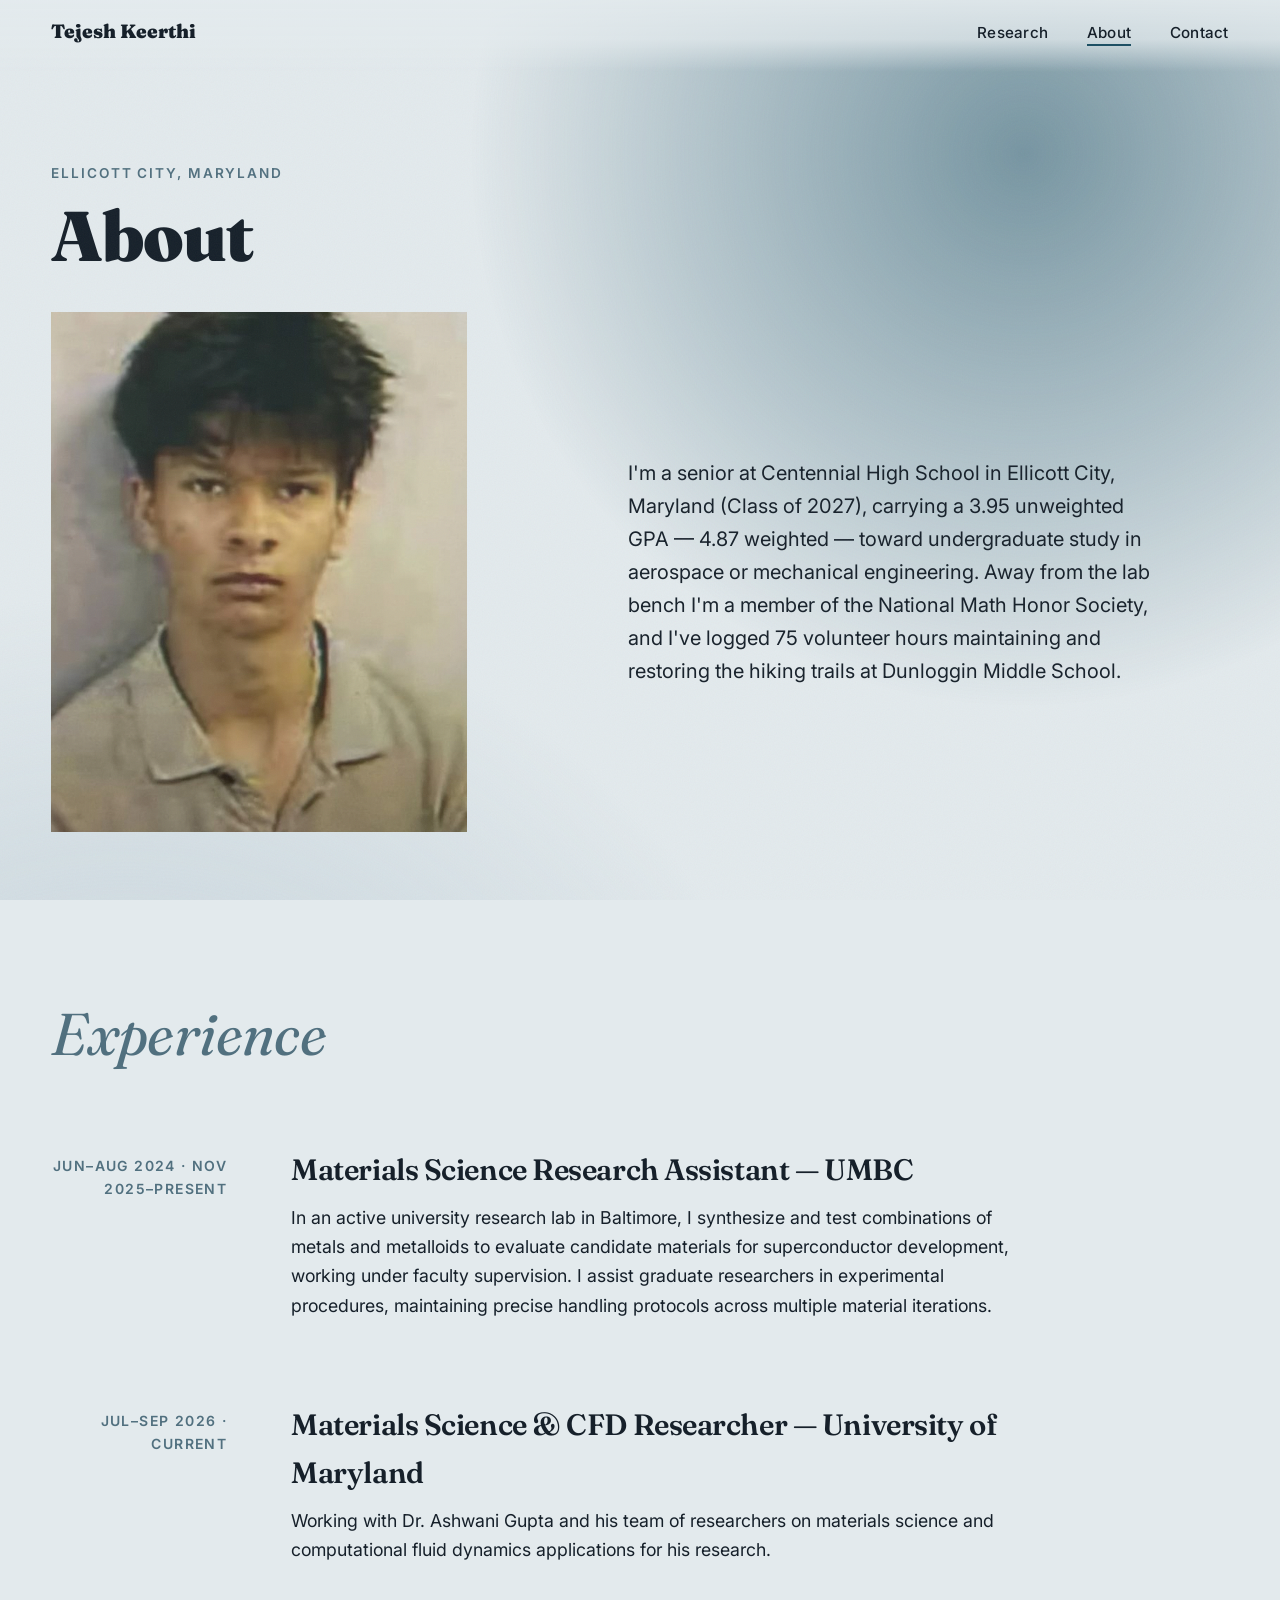
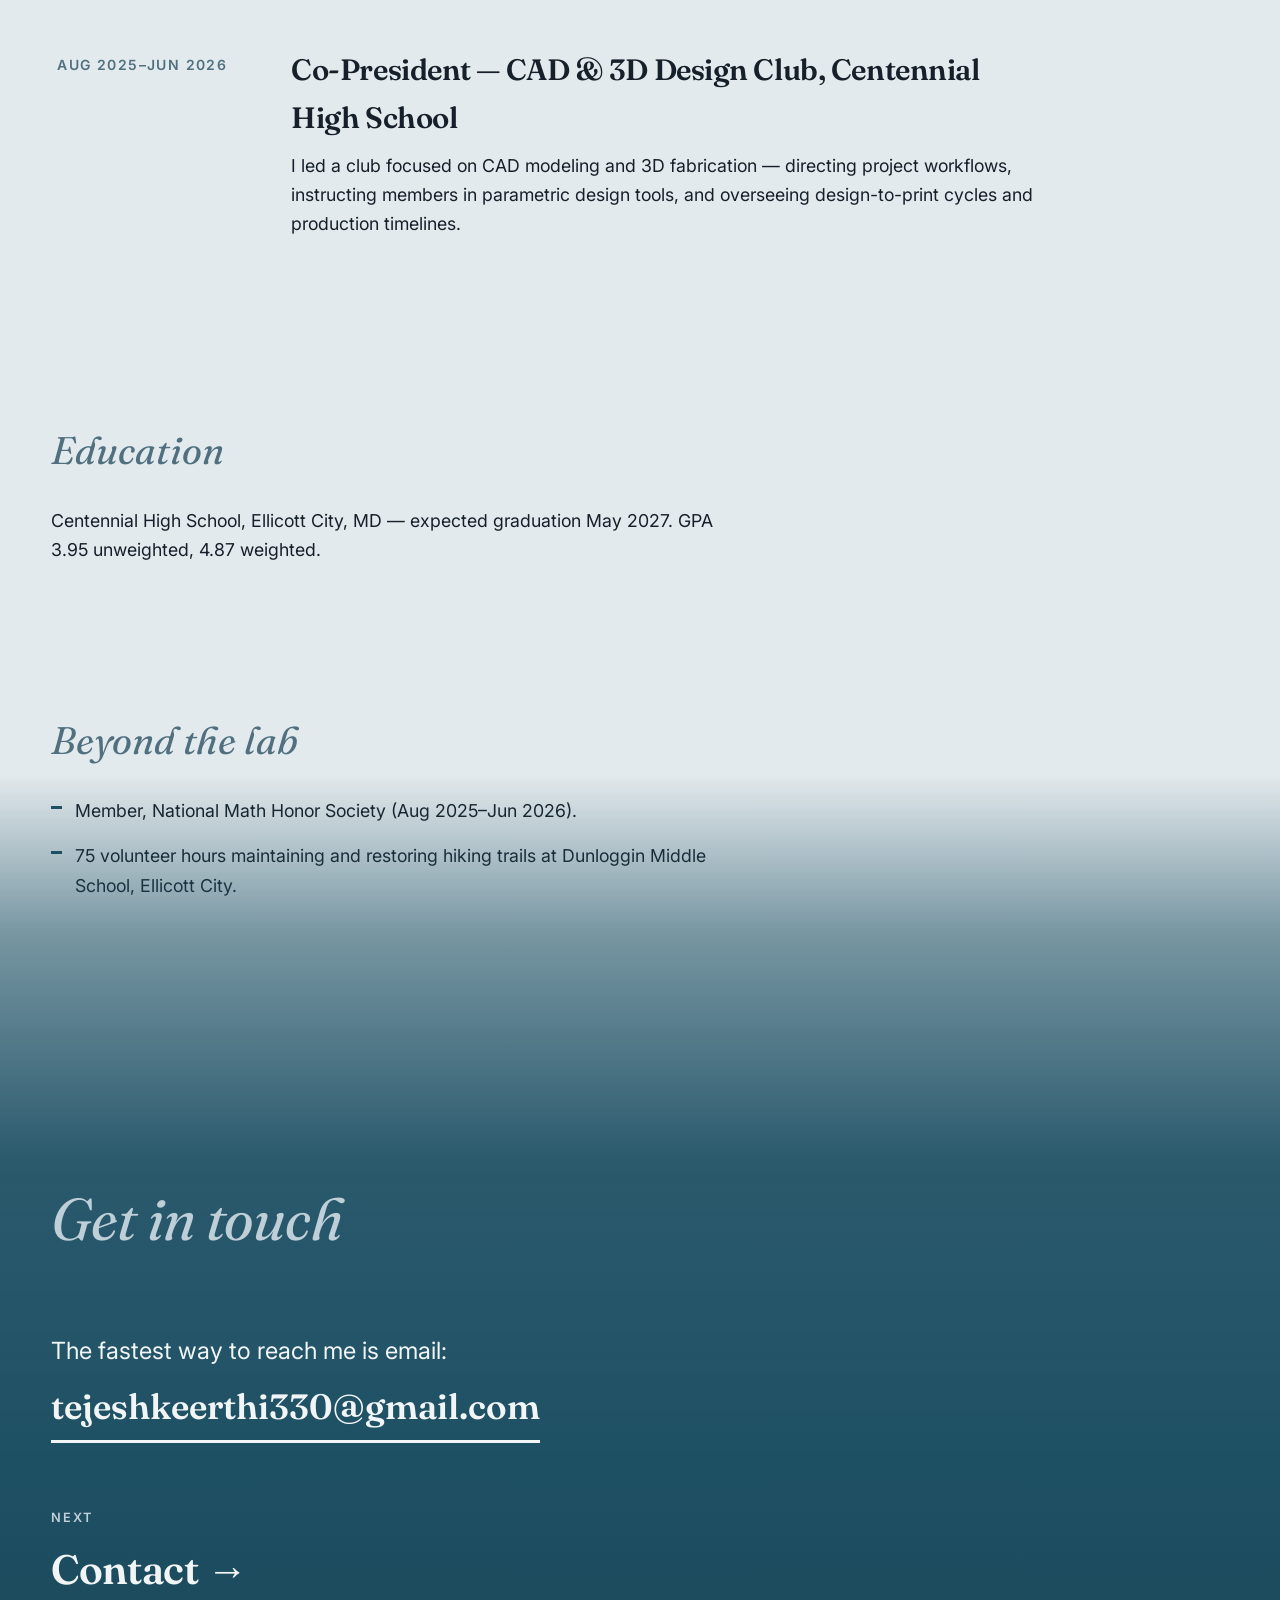
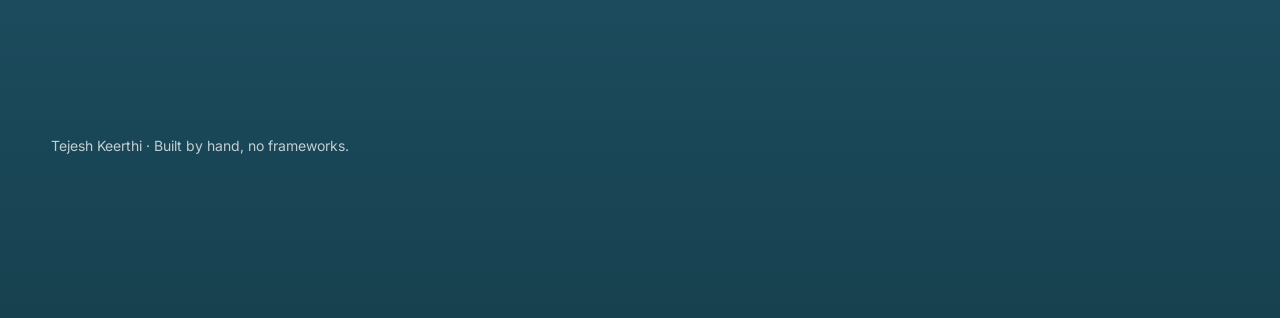
==== about.html @ ba6490f6 "Restructure into a six-page site with veil page transitions Home becomes a full-height cover: identi" ====
<!DOCTYPE html>
<html lang="en">
<head>
  <meta charset="UTF-8">
  <meta name="viewport" content="width=device-width, initial-scale=1.0">
  <script>if(!matchMedia("(prefers-reduced-motion: reduce)").matches)document.documentElement.dataset.js="1"</script>

  <title>About — Tejesh Keerthi</title>
  <meta name="description" content="Senior at Centennial High School in Ellicott City, Maryland (Class of 2027) — materials science research at UMBC and the University of Maryland, CAD & 3D Design Club co-president, headed for aerospace or mechanical engineering.">
  <meta property="og:title" content="About — Tejesh Keerthi">
  <meta property="og:description" content="Materials science research at UMBC and UMD, CAD & 3D Design Club co-president, Class of 2027.">
  <meta property="og:type" content="profile">
  <meta property="og:image" content="https://tejeshkeerthi330-web.github.io/portfolio/assets/img/og-card.jpg">
  <meta property="og:image:width" content="1200">
  <meta property="og:image:height" content="630">
  <meta name="twitter:card" content="summary_large_image">

  <link rel="icon" type="image/svg+xml" href="assets/favicon.svg">

  <link rel="preconnect" href="https://fonts.googleapis.com">
  <link rel="preconnect" href="https://fonts.gstatic.com" crossorigin>
  <link href="https://fonts.googleapis.com/css2?family=Fraunces:ital,opsz,wght@0,9..144,400;0,9..144,600;0,9..144,900;1,9..144,400&family=Inter:wght@400;500;600&display=swap" rel="stylesheet">
  <link rel="stylesheet" href="styles.css">
</head>
<body>

  <div class="veil" aria-hidden="true"></div>

  <a class="skip-link" href="#main">Skip to content</a>

  <div class="ambient" aria-hidden="true">
    <div class="pool pool-petrol" data-lean data-drift="-0.06"></div>
    <div class="pool pool-tide" data-drift="0.05"></div>
    <div class="pool pool-glacier" data-drift="-0.03"></div>
  </div>

  <header class="site-head">
    <nav class="site-nav" aria-label="Primary">
      <a class="brand" href="index.html">Tejesh Keerthi</a>
      <button class="nav-toggle" aria-expanded="false" aria-controls="nav-menu">Menu</button>
      <ul id="nav-menu" class="nav-menu">
        <li><a href="research.html">Research</a></li>
        <li><a href="about.html" aria-current="page">About</a></li>
        <li><a href="contact.html">Contact</a></li>
      </ul>
    </nav>
  </header>

  <main id="main">

    <section class="x-hero frame" aria-labelledby="page-title">
      <p class="x-kicker">Ellicott City, Maryland</p>
      <h1 id="page-title" class="x-title">
        <span class="mask"><span class="mask-inner">About</span></span>
      </h1>
      <div class="about-grid" style="margin-top: var(--space-5);">
        <div class="about-media unclip" data-reveal>
          <div class="unclip-inner">
            <img src="assets/img/headshot.jpg" data-parallax
                 alt="Headshot of Tejesh Keerthi" width="640" height="800">
          </div>
        </div>
        <div class="about-copy">
          <p class="x-lede">I'm a senior at Centennial High School in Ellicott
            City, Maryland (Class of 2027), carrying a 3.95 unweighted GPA —
            4.87 weighted — toward undergraduate study in aerospace or
            mechanical engineering. Away from the lab bench I'm a member of
            the National Math Honor Society, and I've logged 75 volunteer
            hours maintaining and restoring the hiking trails at Dunloggin
            Middle School.</p>
        </div>
      </div>
    </section>

    <!-- ============================================================
         EXPERIENCE
         ============================================================ -->
    <section class="experience frame" aria-labelledby="experience-heading">
      <h2 id="experience-heading" class="section-title" data-rise>Experience</h2>

      <ol class="xp-list">
        <li class="xp-entry">
          <p class="xp-dates">Jun–Aug 2024 · Nov 2025–present</p>
          <div class="xp-body">
            <h3 class="xp-role">Materials Science Research Assistant — UMBC</h3>
            <p>In an active university research lab in Baltimore, I synthesize and
              test combinations of metals and metalloids to evaluate candidate
              materials for superconductor development, working under faculty
              supervision. I assist graduate researchers in experimental
              procedures, maintaining precise handling protocols across multiple
              material iterations.</p>
          </div>
        </li>
        <li class="xp-entry">
          <p class="xp-dates">Jul–Sep 2026 · current</p>
          <div class="xp-body">
            <h3 class="xp-role">Materials Science &amp; CFD Researcher — University of Maryland</h3>
            <p>Working with Dr. Ashwani Gupta and his team of researchers on
              materials science and computational fluid dynamics applications
              for his research.</p>
          </div>
        </li>
        <li class="xp-entry">
          <p class="xp-dates">Aug 2025–Jun 2026</p>
          <div class="xp-body">
            <h3 class="xp-role">Co-President — CAD &amp; 3D Design Club, Centennial High School</h3>
            <p>I led a club focused on CAD modeling and 3D fabrication — directing
              project workflows, instructing members in parametric design tools,
              and overseeing design-to-print cycles and production timelines.</p>
          </div>
        </li>
      </ol>
    </section>

    <!-- ============================================================
         EDUCATION & BEYOND
         ============================================================ -->
    <section class="x-section frame" aria-labelledby="edu-heading">
      <h2 id="edu-heading" class="x-section-title" data-rise>Education</h2>
      <div class="x-prose">
        <p>Centennial High School, Ellicott City, MD — expected graduation
          May 2027. GPA 3.95 unweighted, 4.87 weighted.</p>
      </div>
    </section>

    <section class="x-section frame" aria-labelledby="beyond-heading">
      <h2 id="beyond-heading" class="x-section-title" data-rise>Beyond the lab</h2>
      <ul class="x-fact-list">
        <li>Member, National Math Honor Society (Aug 2025–Jun 2026).</li>
        <li>75 volunteer hours maintaining and restoring hiking trails at
          Dunloggin Middle School, Ellicott City.</li>
      </ul>
    </section>

    <!-- ============================================================
         DEEP CLOSE
         ============================================================ -->
    <div class="deep">
      <div class="deep-pool" aria-hidden="true"></div>
      <section class="contact frame" aria-label="Contact and next page">
        <h2 class="section-title" data-rise>Get in touch</h2>
        <p class="contact-line">The fastest way to reach me is email:<br>
          <a class="flow-link" href="mailto:tejeshkeerthi330@gmail.com">tejeshkeerthi330@gmail.com</a>
        </p>
        <p class="next-kicker">Next</p>
        <a class="next-link" href="contact.html">Contact <span class="arr">→</span></a>
      </section>
    </div>

  </main>

  <footer class="site-foot deep">
    <div class="frame">
      <p>Tejesh Keerthi · Built by hand, no frameworks.</p>
    </div>
  </footer>

  <script src="assets/lenis.min.js"></script>
  <script src="script.js"></script>
</body>
</html>
---- styles.css ----
/* ============================================================
   UNDERTOW — the site's visual system
   One continuous cool canvas. Color lives in large soft gradient
   pools that drift with scroll and lean toward the cursor; the
   page closes by sinking into a deep petrol field. Structure
   comes from oversized Fraunces numerals and editorial offsets —
   no cards, no bands, no boxes.

   The whole theme lives in these tokens.
   ============================================================ */

:root {
  /* Palette — cool, low saturation, petrol is the one sure color */
  --glacier: #F1F5F6;   /* light pool; text on deep petrol */
  --mist:    #E3EAED;   /* the continuous canvas */
  --tide:    #BFCFD8;   /* mid ambient pool */
  --petrol:  #1E5064;   /* accent: pools, numerals, underlines, the deep close */
  --slate:   #51707F;   /* support: kickers, dates, labels */
  --ink:     #16202A;   /* text — blue-cast near-black */

  /* Type */
  --font-display: "Fraunces", Georgia, serif;
  --font-body: "Inter", system-ui, sans-serif;

  /* Fluid ramp */
  --text-hero:    clamp(3.2rem, 10.5vw, 9rem);
  --text-section: clamp(2.1rem, 4.6vw, 3.8rem);
  --text-h3:      clamp(1.45rem, 2.3vw, 2.2rem);
  --text-body:    clamp(1rem, 0.2vw + 0.95rem, 1.125rem);
  --text-small:   0.875rem;

  /* Spacing scale */
  --space-1: 0.25rem;
  --space-2: 0.5rem;
  --space-3: 1rem;
  --space-4: 1.5rem;
  --space-5: 2.5rem;
  --space-6: 4rem;
  --space-7: 7rem;

  /* One easing family: slow settle, no overshoot */
  --ease: cubic-bezier(0.22, 1, 0.36, 1);
}

/* ------------------------------------------------------------
   Reset & base
   ------------------------------------------------------------ */

*,
*::before,
*::after {
  box-sizing: border-box;
  margin: 0;
}

html {
  overflow-x: clip;
}

@media (prefers-reduced-motion: no-preference) {
  html { scroll-behavior: smooth; }
}

/* Lenis drives the easing when active; CSS smoothing would fight it */
html[data-lenis] { scroll-behavior: auto; }

body {
  font-family: var(--font-body);
  font-size: var(--text-body);
  line-height: 1.65;
  color: var(--ink);
  background: var(--mist);
  overflow-x: clip;
}

img {
  max-width: 100%;
  height: auto;
  display: block;
}

a { color: inherit; }

.frame {
  max-width: 82rem;
  margin-inline: auto;
  padding-inline: clamp(1.25rem, 4vw, 4rem);
}

section {
  scroll-margin-top: 5.5rem;
}

:focus-visible {
  outline: 3px solid var(--petrol);
  outline-offset: 4px;
  border-radius: 2px;
}

.skip-link {
  position: fixed;
  left: var(--space-3);
  top: var(--space-2);
  padding: var(--space-2) var(--space-3);
  background: var(--ink);
  color: var(--glacier);
  text-decoration: none;
  transform: translateY(-300%);
  transition: transform 300ms var(--ease);
  z-index: 20;
}

.skip-link:focus {
  transform: translateY(0);
}

/* ------------------------------------------------------------
   Ambient field: pools + grain — the continuous canvas.
   Pools drift with scroll (JS transforms); at rest they hold
   their designed positions, so reduced-motion loses nothing.
   ------------------------------------------------------------ */

.ambient {
  position: fixed;
  inset: 0;
  z-index: -1;
  overflow: hidden;
}

.pool {
  position: absolute;
  border-radius: 50%;
  will-change: transform;
}

.pool-petrol {
  width: 90vmax; height: 90vmax;
  top: -30vmax; right: -25vmax;
  background: radial-gradient(circle,
    rgba(30, 80, 100, 0.55) 0%,
    rgba(30, 80, 100, 0.22) 42%,
    rgba(30, 80, 100, 0) 68%);
}

.pool-tide {
  width: 110vmax; height: 110vmax;
  top: 60vh; left: -45vmax;
  background: radial-gradient(circle,
    rgba(191, 207, 216, 0.9) 0%,
    rgba(191, 207, 216, 0.4) 45%,
    rgba(191, 207, 216, 0) 70%);
}

.pool-glacier {
  width: 100vmax; height: 100vmax;
  top: 140vh; right: -35vmax;
  background: radial-gradient(circle,
    rgba(241, 245, 246, 1) 0%,
    rgba(241, 245, 246, 0.5) 45%,
    rgba(241, 245, 246, 0) 70%);
}

.pool-tide-2 {
  width: 95vmax; height: 95vmax;
  top: 230vh; left: -30vmax;
  background: radial-gradient(circle,
    rgba(191, 207, 216, 0.8) 0%,
    rgba(191, 207, 216, 0.35) 45%,
    rgba(191, 207, 216, 0) 70%);
}

body::after {
  content: "";
  position: fixed;
  inset: 0;
  z-index: 3;
  pointer-events: none;
  opacity: 0.05;
  background-image: url("data:image/svg+xml,%3Csvg xmlns='http://www.w3.org/2000/svg' width='240' height='240'%3E%3Cfilter id='n'%3E%3CfeTurbulence type='fractalNoise' baseFrequency='0.85' numOctaves='2'/%3E%3C/filter%3E%3Crect width='100%25' height='100%25' filter='url(%23n)'/%3E%3C/svg%3E");
}

/* ------------------------------------------------------------
   The veil — a petrol wash that carries you between pages.
   Covers at first paint (JS on, motion allowed), lifts on
   arrival, returns on departure. JS off or reduced motion:
   it never appears at all.
   ------------------------------------------------------------ */

.veil {
  position: fixed;
  inset: -2vh 0;
  z-index: 40;
  background: linear-gradient(180deg, rgba(30, 80, 100, 0.98) 0%, #17414F 100%);
  transform: translateY(104%);
  pointer-events: none;
  will-change: transform;
}

html[data-js] .veil { transform: translateY(0); }

html[data-js] .veil.veil-out {
  transform: translateY(-104%);
  transition: transform 520ms var(--ease);
}

html[data-js] .veil.veil-in {
  transform: translateY(0);
  transition: transform 400ms var(--ease);
  pointer-events: auto;
}

@media (prefers-reduced-motion: reduce) {
  .veil { display: none; }
}

/* ------------------------------------------------------------
   Header — floats on the canvas, retreats as you read,
   returns the moment you scroll back up.
   ------------------------------------------------------------ */

.site-head {
  position: fixed;
  top: 0; left: 0; right: 0;
  z-index: 10;
  transition: transform 500ms var(--ease);
  background: linear-gradient(180deg,
    rgba(227, 234, 237, 0.92) 0%,
    rgba(227, 234, 237, 0.75) 55%,
    rgba(227, 234, 237, 0) 100%);
}

.site-head.is-hidden {
  transform: translateY(-110%);
}

.site-nav {
  max-width: 82rem;
  margin-inline: auto;
  padding: var(--space-3) clamp(1.25rem, 4vw, 4rem) var(--space-4);
  display: flex;
  align-items: baseline;
  justify-content: space-between;
  gap: var(--space-4);
  flex-wrap: wrap;
}

.brand {
  font-family: var(--font-display);
  font-weight: 900;
  font-size: 1.2rem;
  text-decoration: none;
}

.nav-menu {
  display: flex;
  gap: clamp(1.25rem, 3vw, 2.5rem);
  list-style: none;
  padding: 0;
}

.nav-menu a {
  text-decoration: none;
  font-weight: 500;
  font-size: 0.95rem;
  letter-spacing: 0.02em;
  position: relative;
  padding-bottom: 0.25em;
}

.nav-menu a::after {
  content: "";
  position: absolute;
  left: 0; bottom: 0;
  width: 100%;
  height: 2px;
  background: var(--petrol);
  transform: scaleX(0);
  transform-origin: left;
  transition: transform 500ms var(--ease);
}

.nav-menu a:hover::after,
.nav-menu a[aria-current]::after {
  transform: scaleX(1);
}

.nav-toggle {
  display: none;
  font: inherit;
  font-weight: 600;
  background: none;
  border: none;
  padding: var(--space-1) 0;
  color: var(--ink);
  cursor: pointer;
  text-decoration: underline;
  text-decoration-color: var(--petrol);
  text-underline-offset: 0.3em;
  text-decoration-thickness: 2px;
}

@media (max-width: 47.9rem) {
  .nav-toggle { display: inline-block; }

  .nav-menu {
    display: none;
    flex-basis: 100%;
    flex-direction: column;
    gap: var(--space-3);
    padding-block: var(--space-3) var(--space-4);
  }

  .nav-menu.is-open { display: flex; }

  .site-head:has(.nav-menu.is-open) {
    background: linear-gradient(180deg,
      rgba(227, 234, 237, 0.97) 0%,
      rgba(227, 234, 237, 0.97) 82%,
      rgba(227, 234, 237, 0) 100%);
  }
}

/* ------------------------------------------------------------
   Hero — identity at full scale, lede hanging right,
   the petrol pool leaning toward the cursor behind it.
   ------------------------------------------------------------ */

.hero {
  position: relative;
  min-height: 92vh;
  display: grid;
  align-content: center;
  padding-block: clamp(7rem, 16vh, 10rem) clamp(3rem, 8vh, 6rem);
  z-index: 1;
}

.hero-kicker {
  color: var(--slate);
  text-transform: uppercase;
  letter-spacing: 0.14em;
  font-size: 0.85rem;
  font-weight: 600;
  max-width: 44ch;
}

.hero-title {
  font-family: var(--font-display);
  font-weight: 900;
  font-size: var(--text-hero);
  line-height: 0.98;
  letter-spacing: -0.025em;
  margin-block: var(--space-4) var(--space-5);
  max-width: 12ch;
}

.hero-lede {
  font-size: clamp(1.1rem, 0.5vw + 1rem, 1.35rem);
  line-height: 1.6;
  max-width: 46ch;
  margin-left: auto;
  margin-right: clamp(0rem, 8vw, 9rem);
}

.hero-actions {
  display: flex;
  gap: clamp(1.5rem, 4vw, 3rem);
  margin-top: var(--space-6);
  margin-left: auto;
  margin-right: clamp(0rem, 8vw, 9rem);
}

/* Weighted links — the site's only "button" */
.flow-link {
  font-family: var(--font-display);
  font-weight: 600;
  font-size: 1.25rem;
  text-decoration: none;
  position: relative;
  padding-bottom: 0.2em;
  transition: transform 500ms var(--ease);
  display: inline-block;
}

.flow-link::after {
  content: "";
  position: absolute;
  left: 0; bottom: 0;
  width: 100%;
  height: 3px;
  background: var(--petrol);
  transform-origin: left;
  transition: transform 500ms var(--ease);
}

.flow-link:hover { transform: translateY(-3px); }
.flow-link:hover::after { transform: scaleY(2.2); }

.deep .flow-link::after { background: var(--glacier); }

/* Cover hero (home) — full height, name at maximum scale */

.cover-hero {
  min-height: 100vh;
  padding-top: clamp(7rem, 14vh, 9rem);
}

.cover-hero .hero-title {
  font-size: clamp(3.4rem, 12vw, 10.5rem);
}

.hero-cue {
  position: absolute;
  bottom: 2.25rem;
  left: 50%;
  transform: translateX(-50%);
  font-size: 0.78rem;
  font-weight: 600;
  text-transform: uppercase;
  letter-spacing: 0.16em;
  color: var(--slate);
  text-align: center;
}

.hero-cue::after {
  content: "↓";
  display: block;
  font-size: 1.1rem;
  margin-top: 0.3rem;
}

@media (prefers-reduced-motion: no-preference) {
  .hero-cue::after { animation: bob 2.8s var(--ease) infinite; }
}

@keyframes bob {
  0%, 100% { transform: translateY(0); }
  50% { transform: translateY(7px); }
}

/* Research index (home) — the two studies as an editorial index */

.index-list {
  display: grid;
  gap: clamp(3.5rem, 9vh, 6rem);
  max-width: 72rem;
}

.index-row {
  display: grid;
  grid-template-columns: auto 1fr auto;
  align-items: baseline;
  column-gap: clamp(1.25rem, 3.5vw, 3.5rem);
  text-decoration: none;
  transition: transform 500ms var(--ease);
}

.index-row:hover { transform: translateY(-4px); }

.index-num {
  font-family: var(--font-display);
  font-weight: 900;
  font-size: clamp(3.2rem, 7vw, 6.5rem);
  line-height: 0.9;
  letter-spacing: -0.03em;
  color: var(--petrol);
}

.index-title {
  display: inline-block;
  font-family: var(--font-display);
  font-weight: 600;
  font-size: clamp(1.5rem, 3vw, 2.5rem);
  line-height: 1.12;
  letter-spacing: -0.015em;
  color: var(--ink);
  position: relative;
  padding-bottom: 0.12em;
}

.index-title::after {
  content: "";
  position: absolute;
  left: 0; bottom: 0;
  width: 100%;
  height: 3px;
  background: var(--petrol);
  transform: scaleX(0);
  transform-origin: left;
  transition: transform 500ms var(--ease);
}

.index-row:hover .index-title::after,
.index-row:focus-visible .index-title::after { transform: scaleX(1); }

.index-sub {
  display: block;
  color: var(--slate);
  margin-top: var(--space-2);
  max-width: 56ch;
}

.index-stat { text-align: right; white-space: nowrap; }

.index-stat-num {
  display: block;
  font-family: var(--font-display);
  font-style: italic;
  font-weight: 600;
  font-size: clamp(1.5rem, 2.8vw, 2.5rem);
  color: var(--petrol);
  line-height: 1;
}

.index-stat-label {
  display: block;
  font-size: 0.78rem;
  font-weight: 600;
  text-transform: uppercase;
  letter-spacing: 0.1em;
  color: var(--slate);
  margin-top: var(--space-1);
}

@media (max-width: 47.9rem) {
  .index-row { grid-template-columns: auto 1fr; row-gap: var(--space-3); }
  .index-stat { grid-column: 2; text-align: left; }
}

/* Next-page ribbon (inside every deep close) */

.next-kicker {
  font-size: 0.8rem;
  font-weight: 600;
  text-transform: uppercase;
  letter-spacing: 0.14em;
  color: var(--tide);
  margin-top: var(--space-6);
}

.next-link {
  display: inline-block;
  margin-top: var(--space-2);
  font-family: var(--font-display);
  font-weight: 600;
  font-size: clamp(1.5rem, 3.2vw, 2.6rem);
  letter-spacing: -0.01em;
  color: var(--glacier);
  text-decoration: none;
}

.next-link .arr {
  display: inline-block;
  transition: transform 500ms var(--ease);
}

.next-link:hover .arr { transform: translateX(10px); }

/* Deep page (contact) — the whole page sinks */

.page-deep {
  background: linear-gradient(180deg, #1E5064 0%, #17414F 70%, #132F39 100%);
  color: var(--glacier);
}

.page-deep .site-head {
  background: linear-gradient(180deg,
    rgba(23, 65, 79, 0.9) 0%,
    rgba(23, 65, 79, 0.65) 55%,
    rgba(23, 65, 79, 0) 100%);
}

.page-deep .brand,
.page-deep .nav-menu a,
.page-deep .nav-toggle { color: var(--glacier); }

.page-deep .nav-menu a::after { background: var(--glacier); }

.page-deep .nav-toggle { text-decoration-color: var(--glacier); }

.page-deep :focus-visible { outline-color: var(--glacier); }

@media (max-width: 47.9rem) {
  .page-deep .site-head:has(.nav-menu.is-open) {
    background: linear-gradient(180deg,
      rgba(23, 65, 79, 0.97) 0%,
      rgba(23, 65, 79, 0.97) 82%,
      rgba(23, 65, 79, 0) 100%);
  }
}

.pool-abyss-a {
  width: 100vmax; height: 100vmax;
  top: -35vmax; right: -30vmax;
  background: radial-gradient(circle,
    rgba(241, 245, 246, 0.16) 0%,
    rgba(241, 245, 246, 0.06) 45%,
    rgba(241, 245, 246, 0) 70%);
}

.pool-abyss-b {
  width: 110vmax; height: 110vmax;
  bottom: -60vmax; left: -40vmax;
  background: radial-gradient(circle,
    rgba(191, 207, 216, 0.14) 0%,
    rgba(191, 207, 216, 0.05) 45%,
    rgba(191, 207, 216, 0) 70%);
}

.contact-hero {
  position: relative;
  min-height: 82vh;
  display: grid;
  align-content: center;
  padding-block: clamp(8rem, 18vh, 11rem) clamp(3rem, 8vh, 5rem);
}

.contact-hero .section-title { color: var(--tide); }

.flow-link.contact-mail {
  font-size: clamp(1.5rem, 4.6vw, 4.2rem);
  overflow-wrap: anywhere;
}

.page-deep .contact-loc { color: var(--tide); }

.contact-note {
  color: rgba(241, 245, 246, 0.85);
  max-width: 46ch;
  margin-top: var(--space-4);
}

/* Masked line reveal — hero only, ≤600ms, once */
.mask { display: block; overflow: hidden; }

.mask > .mask-inner {
  display: block;
  transform: translateY(115%);
  transition: transform 600ms var(--ease);
}

.ready .mask > .mask-inner { transform: translateY(0); }

/* ------------------------------------------------------------
   Section titles — italic serif, announced by scale not bands
   ------------------------------------------------------------ */

.section-title {
  font-family: var(--font-display);
  font-weight: 400;
  font-style: italic;
  font-size: var(--text-section);
  letter-spacing: -0.01em;
  line-height: 1.05;
  color: var(--slate);
  margin-bottom: clamp(3rem, 9vh, 6rem);
}

.deep .section-title { color: var(--tide); }

/* Gentle rise on section titles only — not on everything */
[data-rise] {
  transform: translateY(26px);
  opacity: 0;
  transition: transform 600ms var(--ease), opacity 600ms var(--ease);
}

[data-rise].in {
  transform: translateY(0);
  opacity: 1;
}

/* ------------------------------------------------------------
   Work — editorial spreads; numerals cross the seams
   ------------------------------------------------------------ */

.work {
  position: relative;
  padding-block: clamp(4rem, 12vh, 9rem) clamp(5rem, 14vh, 10rem);
  z-index: 1;
}

.spread {
  position: relative;
  display: grid;
  grid-template-columns: repeat(12, 1fr);
  align-items: center;
  row-gap: var(--space-5);
}

.spread + .spread { margin-top: clamp(6rem, 18vh, 12rem); }

.spread-num {
  position: absolute;
  z-index: 0;
  font-family: var(--font-display);
  font-weight: 900;
  font-size: clamp(9rem, 24vw, 22rem);
  line-height: 0.75;
  color: var(--petrol);
  letter-spacing: -0.04em;
  user-select: none;
  will-change: transform;
}

.spread-a .spread-num { top: -0.45em; left: -0.06em; }
.spread-b .spread-num { bottom: -0.35em; right: -0.04em; }

.spread-media {
  position: relative;
  z-index: 1;
  grid-column: 1 / 8;
}

.spread-b .spread-media { grid-column: 6 / 13; }

/* Transform-only unclip: wrapper and inner counter-translate */
.unclip { overflow: hidden; }

.unclip-inner {
  transform: translateY(14%) scale(1.05);
  transition: transform 600ms var(--ease);
  transform-origin: center bottom;
  will-change: transform;
}

.unclip.in .unclip-inner { transform: translateY(0) scale(1); }

.spread-media:hover .unclip-inner {
  transform: scale(1.025) rotate(-0.4deg);
  transition-duration: 700ms;
}

/* Inner parallax target: media glides slower than its frame.
   The independent scale property gives it headroom inside the
   clipped frame without fighting the JS translate. */
[data-parallax] { will-change: transform; }

@media (prefers-reduced-motion: no-preference) {
  .unclip [data-parallax] { scale: 1.08; }
}

.spread-body {
  position: relative;
  z-index: 2;
  grid-column: 7 / 13;
  margin-left: -4rem;
  padding: clamp(1rem, 2vw, 2rem) 0 clamp(1rem, 2vw, 2rem) clamp(1.5rem, 3vw, 3rem);
  background: linear-gradient(90deg,
    rgba(241, 245, 246, 0) 0%,
    rgba(241, 245, 246, 0.92) 14%,
    rgba(241, 245, 246, 0.92) 100%);
}

.spread-b .spread-body {
  grid-column: 1 / 7;
  margin-left: 0;
  margin-right: -4rem;
  padding: clamp(1rem, 2vw, 2rem) clamp(1.5rem, 3vw, 3rem) clamp(1rem, 2vw, 2rem) 0;
  background: linear-gradient(270deg,
    rgba(241, 245, 246, 0) 0%,
    rgba(241, 245, 246, 0.92) 14%,
    rgba(241, 245, 246, 0.92) 100%);
}

.spread-title {
  font-family: var(--font-display);
  font-weight: 600;
  font-size: var(--text-h3);
  letter-spacing: -0.015em;
  margin-bottom: var(--space-2);
}

.spread-links {
  margin-top: var(--space-3);
  font-size: var(--text-small);
  color: var(--slate);
}

/* Inline text links (paper PDFs) — weighted underline, no box */
.text-link {
  color: var(--ink);
  font-weight: 600;
  text-decoration: underline;
  text-decoration-color: var(--petrol);
  text-decoration-thickness: 2px;
  text-underline-offset: 0.25em;
  transition: color 400ms var(--ease), text-decoration-thickness 400ms var(--ease);
}

.text-link:hover {
  color: var(--petrol);
  text-decoration-thickness: 4px;
}

/* ------------------------------------------------------------
   Experience — quiet two-column ledger, no timeline bar
   ------------------------------------------------------------ */

.experience {
  position: relative;
  padding-block: clamp(4rem, 12vh, 8rem);
  z-index: 1;
}

.xp-list {
  list-style: none;
  padding: 0;
  display: grid;
  gap: clamp(3.5rem, 9vh, 6rem);
  max-width: 62rem;
}

.xp-entry {
  display: grid;
  grid-template-columns: 1fr;
  gap: var(--space-2) var(--space-6);
}

@media (min-width: 48rem) {
  .xp-entry {
    grid-template-columns: 11rem 1fr;
  }

  .xp-dates { text-align: right; padding-top: 0.55em; }
}

.xp-dates {
  font-size: var(--text-small);
  font-weight: 600;
  text-transform: uppercase;
  letter-spacing: 0.1em;
  color: var(--slate);
  align-self: start;
  justify-self: start;
}

@media (min-width: 48rem) {
  .xp-dates { justify-self: end; }
}

.xp-role {
  font-family: var(--font-display);
  font-weight: 600;
  font-size: var(--text-h3);
  letter-spacing: -0.015em;
  margin-bottom: var(--space-2);
}

.xp-body { grid-column: 2; }

@media (max-width: 47.9rem) {
  .xp-body { grid-column: 1; }
}

/* ------------------------------------------------------------
   About — portrait plate and offset bio on the tide pool
   ------------------------------------------------------------ */

.about {
  position: relative;
  padding-block: clamp(4rem, 12vh, 8rem) clamp(6rem, 16vh, 12rem);
  z-index: 1;
}

.about-grid {
  display: grid;
  gap: var(--space-5);
}

@media (min-width: 48rem) {
  .about-grid {
    grid-template-columns: 5fr 6fr;
    align-items: center;
    column-gap: clamp(2rem, 6vw, 6rem);
  }

  .about-copy { padding-right: clamp(0rem, 6vw, 6rem); }
}

.about-media { max-width: 26rem; }

/* ------------------------------------------------------------
   The deep close — contact + footer sink into the petrol field.
   The one place the accent is a full surface; the seam above it
   is a long soft fade, never an edge.
   ------------------------------------------------------------ */

.deep {
  position: relative;
  color: var(--glacier);
  z-index: 1;
}

.deep-pool {
  position: absolute;
  z-index: -1;
  left: 50%;
  transform: translateX(-50%);
  width: max(100vw, 100%);
  top: -22vh;
  bottom: -14rem;             /* runs on beneath the footer */
  background: linear-gradient(180deg,
    rgba(30, 80, 100, 0) 0%,
    rgba(30, 80, 100, 0.55) 14%,
    rgba(30, 80, 100, 0.94) 34%,
    #1E5064 60%,
    #17414F 100%);
  pointer-events: none;
}

.contact {
  padding-block: clamp(10rem, 24vh, 16rem) clamp(4rem, 10vh, 7rem);
}

.contact-line {
  font-size: clamp(1.15rem, 0.6vw + 1rem, 1.5rem);
  margin-bottom: var(--space-4);
  max-width: 60ch;
}

.contact-line .flow-link {
  font-size: clamp(1.35rem, 2vw + 0.75rem, 2.2rem);
  margin-top: var(--space-2);
}

.contact-loc {
  color: var(--tide);
  margin-bottom: var(--space-4);
}

.site-foot {
  padding-block: var(--space-5) var(--space-6);
  font-size: var(--text-small);
  color: rgba(241, 245, 246, 0.78);
}

/* ------------------------------------------------------------
   Paper explorers — interactive study pages.
   Same grammar: no cards, no bands; the lab sits on a soft
   glacier pool and the marks use petrol + one muted step.
   ------------------------------------------------------------ */

.x-hero {
  position: relative;
  padding-block: clamp(8rem, 18vh, 11rem) clamp(3rem, 7vh, 5rem);
  z-index: 1;
}

.x-num {
  position: absolute;
  top: 0.35em;
  right: -0.04em;
  z-index: 0;
  font-family: var(--font-display);
  font-weight: 900;
  font-size: clamp(8rem, 18vw, 16rem);
  line-height: 0.8;
  letter-spacing: -0.04em;
  color: var(--petrol);
  opacity: 0.16;
  user-select: none;
  will-change: transform;
}

.x-kicker {
  color: var(--slate);
  text-transform: uppercase;
  letter-spacing: 0.14em;
  font-size: 0.85rem;
  font-weight: 600;
}

.x-title {
  position: relative;
  z-index: 1;
  font-family: var(--font-display);
  font-weight: 900;
  font-size: clamp(2.2rem, 5.5vw, 4.75rem);
  line-height: 1.02;
  letter-spacing: -0.02em;
  margin-block: var(--space-3) var(--space-4);
  max-width: 22ch;
}

.x-lede {
  font-size: clamp(1.05rem, 0.4vw + 1rem, 1.25rem);
  max-width: 58ch;
}

.x-links {
  display: flex;
  gap: var(--space-4);
  flex-wrap: wrap;
  margin-top: var(--space-4);
  font-size: var(--text-small);
  color: var(--slate);
  align-items: baseline;
}

/* The lab — interactive region on a soft pool */

.lab {
  position: relative;
  padding-block: clamp(3rem, 8vh, 6rem);
  z-index: 1;
}

.lab::before {
  content: "";
  position: absolute;
  inset: -8rem -30vw;
  z-index: -1;
  background: radial-gradient(ellipse 70% 55% at 50% 42%,
    rgba(241, 245, 246, 0.95) 0%,
    rgba(241, 245, 246, 0.45) 55%,
    rgba(241, 245, 246, 0) 78%);
  pointer-events: none;
}

.lab-hint {
  color: var(--slate);
  max-width: 60ch;
  margin-bottom: var(--space-5);
}

/* Selector chips (radiogroup) */

.chip-row {
  display: flex;
  flex-wrap: wrap;
  gap: var(--space-2) var(--space-4);
  margin-bottom: var(--space-5);
}

.chip {
  font: inherit;
  font-weight: 600;
  font-size: 0.95rem;
  color: var(--slate);
  background: none;
  border: none;
  border-bottom: 3px solid transparent;
  padding: var(--space-1) 0 0.4em;
  cursor: pointer;
  transition: color 400ms var(--ease), border-color 400ms var(--ease),
    transform 400ms var(--ease);
}

.chip small {
  display: block;
  font-weight: 400;
  font-size: 0.72rem;
  letter-spacing: 0.04em;
}

.chip:hover { transform: translateY(-2px); color: var(--ink); }

.chip[aria-checked="true"] {
  color: var(--ink);
  border-bottom-color: var(--petrol);
}

/* Viz frame + readouts */

.viz { margin-bottom: var(--space-5); }

.viz svg {
  display: block;
  width: 100%;
  height: auto;
}

.stream {
  fill: none;
  stroke: var(--petrol);
  stroke-width: 2;
  stroke-linecap: round;
  opacity: 0.75;
  stroke-dasharray: 10 14;
}

@media (prefers-reduced-motion: no-preference) {
  .stream { animation: flow 1.4s linear infinite; }
}

@keyframes flow {
  to { stroke-dashoffset: -24; }
}

.viz-label {
  font-family: var(--font-body);
  font-size: 12px;
  letter-spacing: 0.08em;
  text-transform: uppercase;
  fill: var(--slate);
}

.viz-note {
  font-size: var(--text-small);
  color: var(--slate);
  margin-top: var(--space-2);
}

.readouts {
  display: grid;
  grid-template-columns: repeat(4, minmax(0, 1fr));
  gap: var(--space-4) var(--space-5);
  margin-bottom: var(--space-4);
  max-width: 56rem;
}

.readout-label {
  font-size: 0.78rem;
  font-weight: 600;
  text-transform: uppercase;
  letter-spacing: 0.1em;
  color: var(--slate);
}

.readout-value {
  font-family: var(--font-display);
  font-weight: 600;
  font-size: clamp(1.7rem, 3vw, 2.6rem);
  line-height: 1.1;
  letter-spacing: -0.01em;
  color: var(--ink);
  font-variant-numeric: tabular-nums;
}

.readout-sub {
  font-size: var(--text-small);
  color: var(--slate);
}

.obs {
  font-family: var(--font-display);
  font-style: italic;
  font-size: clamp(1.1rem, 1.4vw, 1.35rem);
  color: var(--ink);
  max-width: 52ch;
  margin-bottom: var(--space-5);
}

.obs::before { content: "— "; color: var(--petrol); }

/* Chart shared */

.chart-title {
  font-weight: 600;
  margin-bottom: var(--space-3);
}

.chart svg { display: block; width: 100%; height: auto; }

.grid-line { stroke: rgba(81, 112, 127, 0.18); stroke-width: 1; }

.tick-label {
  font-family: var(--font-body);
  font-size: 11.5px;
  fill: var(--slate);
}

.bar-label { font-family: var(--font-body); font-size: 12.5px; fill: var(--slate); }

.bar-row { cursor: pointer; }

.bar-row:hover .bar-label { fill: var(--ink); }

.bar-row[data-active] .bar-label { fill: var(--ink); font-weight: 600; }

.bar-val {
  font-family: var(--font-body);
  font-size: 12px;
  font-weight: 600;
  fill: var(--ink);
  opacity: 0;
  transition: opacity 300ms var(--ease);
}

.bar-row:hover .bar-val,
.bar-row[data-active] .bar-val,
.bar-val[data-always] { opacity: 1; }

/* Story chart (bitcoin) */

.station-dot { cursor: pointer; }

@media (prefers-reduced-motion: no-preference) {
  .station-pulse { animation: pulse 2.6s var(--ease) infinite; transform-origin: center; transform-box: fill-box; }
}

@keyframes pulse {
  0%, 100% { transform: scale(1); opacity: 0.5; }
  50% { transform: scale(1.7); opacity: 0; }
}

.chapter {
  max-width: 56rem;
  min-height: 14rem;
  margin-top: var(--space-5);
}

.chapter-kicker {
  font-size: 0.85rem;
  font-weight: 600;
  text-transform: uppercase;
  letter-spacing: 0.12em;
  color: var(--slate);
}

.chapter-price {
  font-family: var(--font-display);
  font-weight: 900;
  font-size: clamp(2.6rem, 6vw, 4.5rem);
  line-height: 1;
  letter-spacing: -0.02em;
  margin-block: var(--space-2) var(--space-2);
  font-variant-numeric: tabular-nums;
}

.chapter-act {
  color: var(--slate);
  font-size: var(--text-small);
  margin-bottom: var(--space-3);
}

.chapter-body { max-width: 54ch; }

.chapter-swap {
  transition: opacity 300ms var(--ease), transform 300ms var(--ease);
}

.chapter-swap.is-out {
  opacity: 0;
  transform: translateY(10px);
}

.step-nav {
  display: flex;
  gap: var(--space-4);
  margin-top: var(--space-4);
}

button.flow-link {
  background: none;
  border: none;
  cursor: pointer;
  color: var(--ink);
  padding-top: 0;
  padding-inline: 0;
}

button.flow-link:disabled {
  opacity: 0.35;
  cursor: default;
  transform: none;
}

/* Data table (details) */

.data-details { margin-top: var(--space-5); max-width: 100%; }

.data-details summary {
  cursor: pointer;
  font-weight: 600;
  color: var(--ink);
  text-decoration: underline;
  text-decoration-color: var(--petrol);
  text-decoration-thickness: 2px;
  text-underline-offset: 0.25em;
  width: fit-content;
}

.data-details summary:hover { color: var(--petrol); }

.table-scroll { overflow-x: auto; margin-top: var(--space-4); }

.data-table {
  border-collapse: collapse;
  font-size: var(--text-small);
  min-width: 44rem;
}

.data-table th {
  text-align: left;
  font-size: 0.75rem;
  text-transform: uppercase;
  letter-spacing: 0.08em;
  color: var(--slate);
  font-weight: 600;
  padding: var(--space-2) var(--space-4) var(--space-2) 0;
  border-bottom: 2px solid rgba(81, 112, 127, 0.35);
}

.data-table td {
  padding: var(--space-2) var(--space-4) var(--space-2) 0;
  border-bottom: 1px solid rgba(81, 112, 127, 0.22);
  vertical-align: top;
}

.data-table .row-note td {
  color: var(--slate);
  font-style: italic;
}

/* Explorer prose sections */

.x-section {
  position: relative;
  padding-block: clamp(3rem, 8vh, 5.5rem);
  z-index: 1;
}

.x-section-title {
  font-family: var(--font-display);
  font-style: italic;
  font-weight: 400;
  font-size: clamp(1.6rem, 3vw, 2.4rem);
  color: var(--slate);
  margin-bottom: var(--space-4);
}

.x-prose { max-width: 62ch; }

.x-prose p + p { margin-top: var(--space-3); }

.x-fact-list {
  list-style: none;
  padding: 0;
  max-width: 62ch;
  display: grid;
  gap: var(--space-3);
}

.x-fact-list li { padding-left: var(--space-4); position: relative; }

.x-fact-list li::before {
  content: "";
  position: absolute;
  left: 0;
  top: 0.55em;
  width: 0.6em;
  height: 3px;
  background: var(--petrol);
}

/* Teasers on the home spreads — data graphics, not images */

.teaser {
  position: relative;
  display: block;
  aspect-ratio: 8 / 5;
  width: 100%;
  padding: 6% 7% 12%;
  background: radial-gradient(ellipse 90% 80% at 30% 20%,
    rgba(241, 245, 246, 0.95) 0%,
    rgba(191, 207, 216, 0.4) 100%);
  text-decoration: none;
}

.teaser svg { width: 100%; height: 100%; display: block; }

.teaser-cta {
  position: absolute;
  right: 7%;
  bottom: 6%;
  font-size: 0.8rem;
  font-weight: 600;
  text-transform: uppercase;
  letter-spacing: 0.1em;
  color: var(--slate);
  transition: color 400ms var(--ease);
}

.teaser:hover .teaser-cta,
.teaser:focus-visible .teaser-cta { color: var(--petrol); }

/* ------------------------------------------------------------
   Responsive — 375px keeps the grammar, gentler
   ------------------------------------------------------------ */

@media (max-width: 47.9rem) {
  .readouts { grid-template-columns: repeat(2, minmax(0, 1fr)); }

  /* keep the figures legible: they scroll in their own frame */
  .viz, .chart { overflow-x: auto; }
  .viz > svg, .chart > svg { min-width: 42rem; }

  .x-num { font-size: 6rem; right: 0; top: 0.2em; }

  .chip-row { gap: var(--space-2) var(--space-3); }

  .spread { grid-template-columns: 1fr; }

  .spread-media,
  .spread-b .spread-media { grid-column: 1 / -1; }

  .spread-body,
  .spread-b .spread-body {
    grid-column: 1 / -1;
    margin: -2.5rem 1rem 0;
    padding: 1.25rem 1.25rem 0;
    background: linear-gradient(180deg,
      rgba(241, 245, 246, 0) 0%,
      rgba(241, 245, 246, 0.94) 12%,
      rgba(241, 245, 246, 0.94) 100%);
  }

  .spread-num { font-size: 7rem; }
  .spread-a .spread-num { top: -0.7em; left: 0; }
  .spread-b .spread-num { bottom: auto; top: -0.7em; right: 0; }

  .hero-lede, .hero-actions { margin-right: 0; }
}

/* ------------------------------------------------------------
   Reduced motion — the complete page, still; nothing missing
   ------------------------------------------------------------ */

@media (prefers-reduced-motion: reduce) {
  html { scroll-behavior: auto; }

  .mask > .mask-inner,
  .unclip-inner,
  [data-rise] {
    transform: none !important;
    opacity: 1 !important;
    transition: none !important;
  }

  .site-head,
  .flow-link,
  .flow-link::after,
  .nav-menu a::after,
  .spread-media .unclip-inner,
  .chip,
  .chapter-swap,
  .bar-val,
  .teaser-cta,
  .skip-link {
    transition: none;
  }

  .chapter-swap.is-out { opacity: 1; transform: none; }

  .site-head.is-hidden { transform: none; }
}
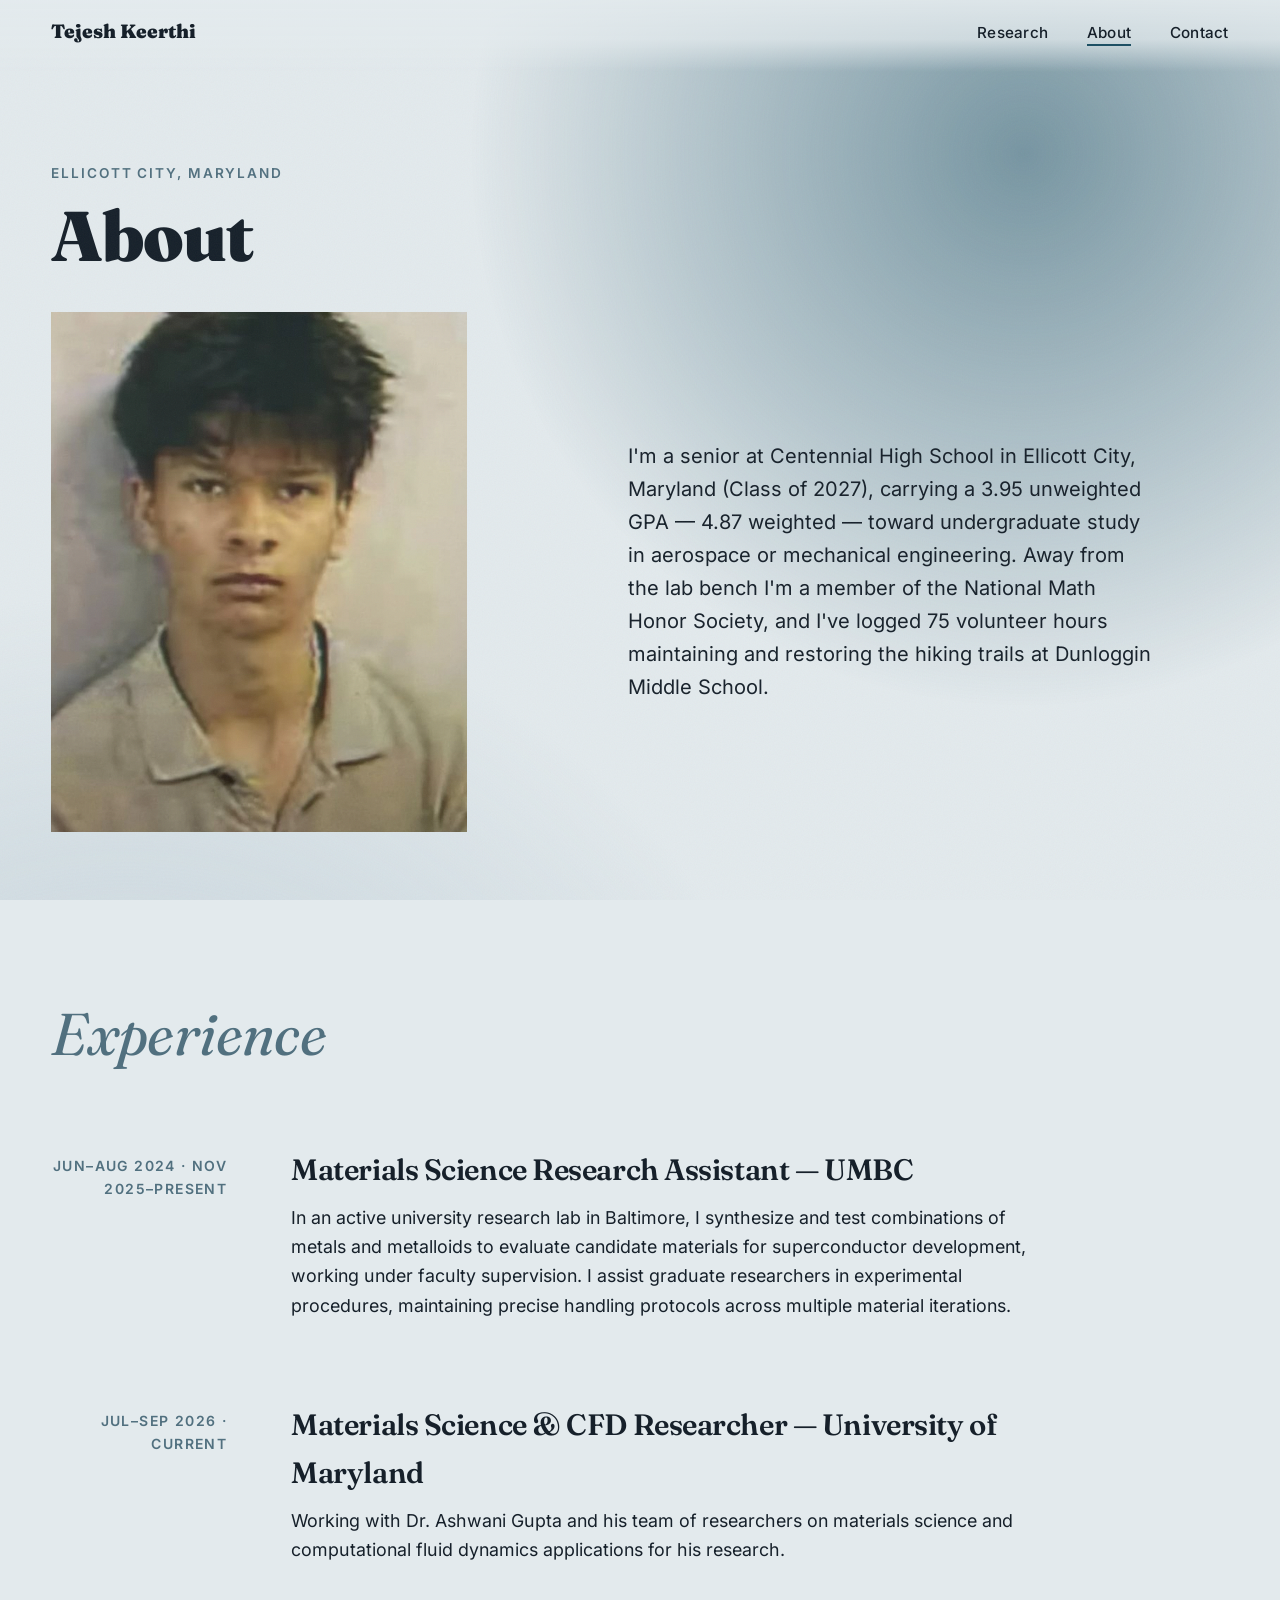
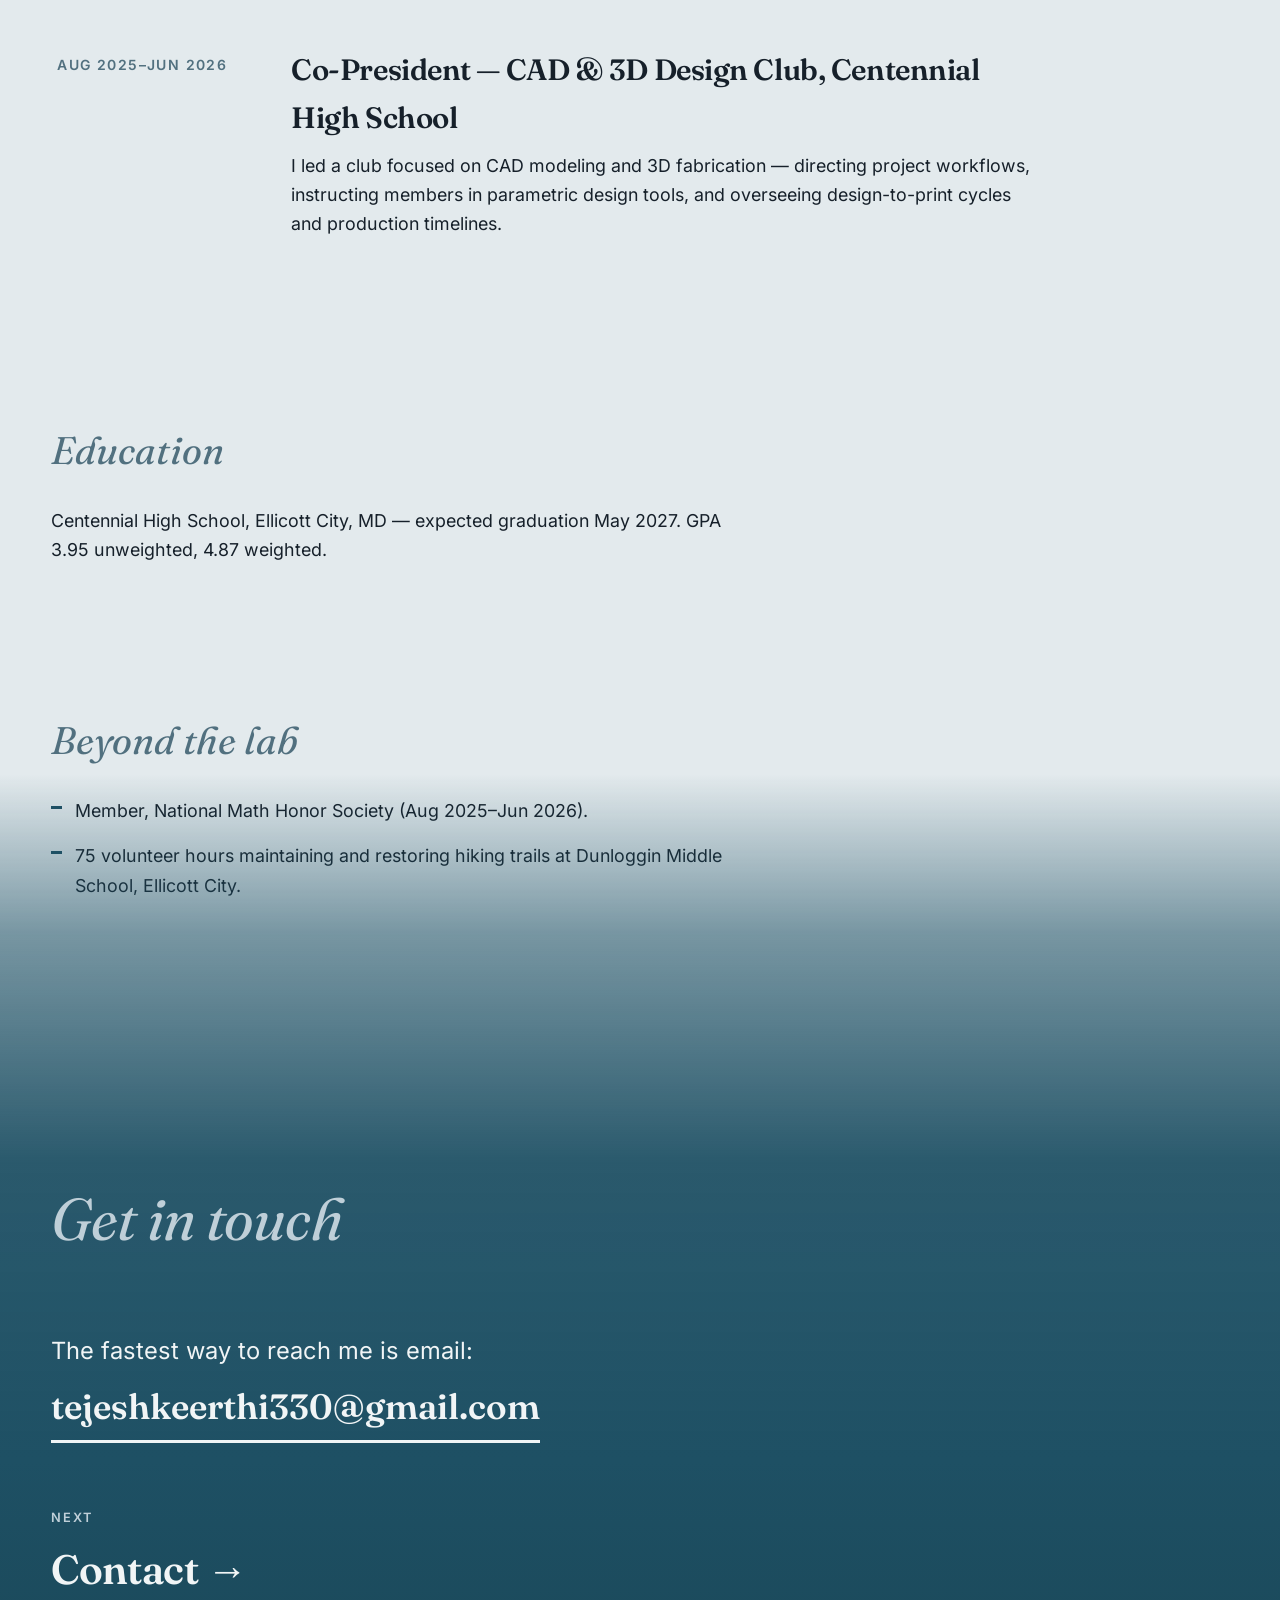
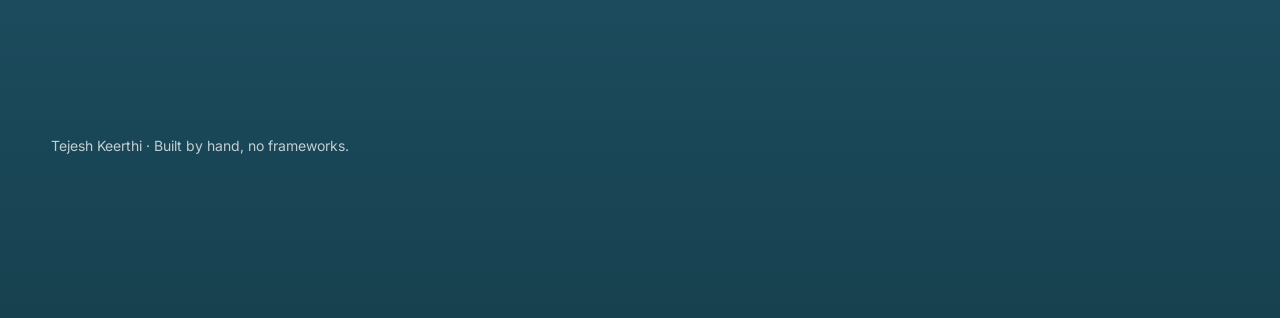
==== commit cbc9bb10: "Make the site fully self-contained and production-grade Self-hosts Fraunces and Inter (latin/latin-e" ====
--- a/about.html
+++ b/about.html
@@ -14,13 +14,17 @@
   <meta property="og:image:width" content="1200">
   <meta property="og:image:height" content="630">
   <meta name="twitter:card" content="summary_large_image">
+  <link rel="canonical" href="https://tejeshkeerthi330-web.github.io/portfolio/about.html">
+  <meta name="theme-color" content="#E3EAED">
 
   <link rel="icon" type="image/svg+xml" href="assets/favicon.svg">
+  <link rel="icon" type="image/png" sizes="32x32" href="assets/img/favicon-32.png">
+  <link rel="apple-touch-icon" href="assets/img/apple-touch-icon.png">
 
-  <link rel="preconnect" href="https://fonts.googleapis.com">
-  <link rel="preconnect" href="https://fonts.gstatic.com" crossorigin>
-  <link href="https://fonts.googleapis.com/css2?family=Fraunces:ital,opsz,wght@0,9..144,400;0,9..144,600;0,9..144,900;1,9..144,400&family=Inter:wght@400;500;600&display=swap" rel="stylesheet">
+  <link rel="preload" as="font" type="font/woff2" crossorigin href="assets/fonts/6NU78FyLNQOQZAnv9bYEvDiIdE9Ea92uemAk_WBq8U_9v0c2Wa0KxC9TeA.woff2">
+  <link rel="preload" as="font" type="font/woff2" crossorigin href="assets/fonts/UcC73FwrK3iLTeHuS_nVMrMxCp50SjIa1ZL7.woff2">
   <link rel="stylesheet" href="styles.css">
+  <script type="application/ld+json">{"@context": "https://schema.org", "@type": "Person", "name": "Tejesh Keerthi", "email": "mailto:tejeshkeerthi330@gmail.com", "address": {"@type": "PostalAddress", "addressLocality": "Ellicott City", "addressRegion": "MD"}, "affiliation": {"@type": "EducationalOrganization", "name": "Centennial High School"}, "description": "Materials science researcher (Class of 2027) pursuing undergraduate study in aerospace or mechanical engineering.", "url": "https://tejeshkeerthi330-web.github.io/portfolio/"}</script>
 </head>
 <body>
 
--- a/styles.css
+++ b/styles.css
@@ -1,3 +1,136 @@
+/* ============================================================
+   Self-hosted fonts — Fraunces (variable, incl. italic) + Inter,
+   latin & latin-ext subsets, served from assets/fonts/. No
+   third-party requests; the site works fully offline.
+   ============================================================ */
+
+/* latin-ext */
+@font-face {
+  font-family: 'Fraunces';
+  font-style: italic;
+  font-weight: 400;
+  font-display: swap;
+  src: url(assets/fonts/6NUs8FyLNQOQZAnv9ZwNjucMHVn85Ni7emAe9lKqZTnbB-gzTK0K1ChJdt9hFwpX9W37ll9_mvMiQvTm.woff2) format('woff2');
+  unicode-range: U+0100-02BA, U+02BD-02C5, U+02C7-02CC, U+02CE-02D7, U+02DD-02FF, U+0304, U+0308, U+0329, U+1D00-1DBF, U+1E00-1E9F, U+1EF2-1EFF, U+2020, U+20A0-20AB, U+20AD-20C0, U+2113, U+2C60-2C7F, U+A720-A7FF;
+}
+/* latin */
+@font-face {
+  font-family: 'Fraunces';
+  font-style: italic;
+  font-weight: 400;
+  font-display: swap;
+  src: url(assets/fonts/6NUs8FyLNQOQZAnv9ZwNjucMHVn85Ni7emAe9lKqZTnbB-gzTK0K1ChJdt9hFwpX9W37ll9_mv0iQg.woff2) format('woff2');
+  unicode-range: U+0000-00FF, U+0131, U+0152-0153, U+02BB-02BC, U+02C6, U+02DA, U+02DC, U+0304, U+0308, U+0329, U+2000-206F, U+20AC, U+2122, U+2191, U+2193, U+2212, U+2215, U+FEFF, U+FFFD;
+}
+/* latin-ext */
+@font-face {
+  font-family: 'Fraunces';
+  font-style: normal;
+  font-weight: 400;
+  font-display: swap;
+  src: url(assets/fonts/6NU78FyLNQOQZAnv9bYEvDiIdE9Ea92uemAk_WBq8U_9v0c2Wa0KxCFTeO-U.woff2) format('woff2');
+  unicode-range: U+0100-02BA, U+02BD-02C5, U+02C7-02CC, U+02CE-02D7, U+02DD-02FF, U+0304, U+0308, U+0329, U+1D00-1DBF, U+1E00-1E9F, U+1EF2-1EFF, U+2020, U+20A0-20AB, U+20AD-20C0, U+2113, U+2C60-2C7F, U+A720-A7FF;
+}
+/* latin */
+@font-face {
+  font-family: 'Fraunces';
+  font-style: normal;
+  font-weight: 400;
+  font-display: swap;
+  src: url(assets/fonts/6NU78FyLNQOQZAnv9bYEvDiIdE9Ea92uemAk_WBq8U_9v0c2Wa0KxC9TeA.woff2) format('woff2');
+  unicode-range: U+0000-00FF, U+0131, U+0152-0153, U+02BB-02BC, U+02C6, U+02DA, U+02DC, U+0304, U+0308, U+0329, U+2000-206F, U+20AC, U+2122, U+2191, U+2193, U+2212, U+2215, U+FEFF, U+FFFD;
+}
+/* latin-ext */
+@font-face {
+  font-family: 'Fraunces';
+  font-style: normal;
+  font-weight: 600;
+  font-display: swap;
+  src: url(assets/fonts/6NU78FyLNQOQZAnv9bYEvDiIdE9Ea92uemAk_WBq8U_9v0c2Wa0KxCFTeO-U.woff2) format('woff2');
+  unicode-range: U+0100-02BA, U+02BD-02C5, U+02C7-02CC, U+02CE-02D7, U+02DD-02FF, U+0304, U+0308, U+0329, U+1D00-1DBF, U+1E00-1E9F, U+1EF2-1EFF, U+2020, U+20A0-20AB, U+20AD-20C0, U+2113, U+2C60-2C7F, U+A720-A7FF;
+}
+/* latin */
+@font-face {
+  font-family: 'Fraunces';
+  font-style: normal;
+  font-weight: 600;
+  font-display: swap;
+  src: url(assets/fonts/6NU78FyLNQOQZAnv9bYEvDiIdE9Ea92uemAk_WBq8U_9v0c2Wa0KxC9TeA.woff2) format('woff2');
+  unicode-range: U+0000-00FF, U+0131, U+0152-0153, U+02BB-02BC, U+02C6, U+02DA, U+02DC, U+0304, U+0308, U+0329, U+2000-206F, U+20AC, U+2122, U+2191, U+2193, U+2212, U+2215, U+FEFF, U+FFFD;
+}
+/* latin-ext */
+@font-face {
+  font-family: 'Fraunces';
+  font-style: normal;
+  font-weight: 900;
+  font-display: swap;
+  src: url(assets/fonts/6NU78FyLNQOQZAnv9bYEvDiIdE9Ea92uemAk_WBq8U_9v0c2Wa0KxCFTeO-U.woff2) format('woff2');
+  unicode-range: U+0100-02BA, U+02BD-02C5, U+02C7-02CC, U+02CE-02D7, U+02DD-02FF, U+0304, U+0308, U+0329, U+1D00-1DBF, U+1E00-1E9F, U+1EF2-1EFF, U+2020, U+20A0-20AB, U+20AD-20C0, U+2113, U+2C60-2C7F, U+A720-A7FF;
+}
+/* latin */
+@font-face {
+  font-family: 'Fraunces';
+  font-style: normal;
+  font-weight: 900;
+  font-display: swap;
+  src: url(assets/fonts/6NU78FyLNQOQZAnv9bYEvDiIdE9Ea92uemAk_WBq8U_9v0c2Wa0KxC9TeA.woff2) format('woff2');
+  unicode-range: U+0000-00FF, U+0131, U+0152-0153, U+02BB-02BC, U+02C6, U+02DA, U+02DC, U+0304, U+0308, U+0329, U+2000-206F, U+20AC, U+2122, U+2191, U+2193, U+2212, U+2215, U+FEFF, U+FFFD;
+}
+/* latin-ext */
+@font-face {
+  font-family: 'Inter';
+  font-style: normal;
+  font-weight: 400;
+  font-display: swap;
+  src: url(assets/fonts/UcC73FwrK3iLTeHuS_nVMrMxCp50SjIa25L7SUc.woff2) format('woff2');
+  unicode-range: U+0100-02BA, U+02BD-02C5, U+02C7-02CC, U+02CE-02D7, U+02DD-02FF, U+0304, U+0308, U+0329, U+1D00-1DBF, U+1E00-1E9F, U+1EF2-1EFF, U+2020, U+20A0-20AB, U+20AD-20C0, U+2113, U+2C60-2C7F, U+A720-A7FF;
+}
+/* latin */
+@font-face {
+  font-family: 'Inter';
+  font-style: normal;
+  font-weight: 400;
+  font-display: swap;
+  src: url(assets/fonts/UcC73FwrK3iLTeHuS_nVMrMxCp50SjIa1ZL7.woff2) format('woff2');
+  unicode-range: U+0000-00FF, U+0131, U+0152-0153, U+02BB-02BC, U+02C6, U+02DA, U+02DC, U+0304, U+0308, U+0329, U+2000-206F, U+20AC, U+2122, U+2191, U+2193, U+2212, U+2215, U+FEFF, U+FFFD;
+}
+/* latin-ext */
+@font-face {
+  font-family: 'Inter';
+  font-style: normal;
+  font-weight: 500;
+  font-display: swap;
+  src: url(assets/fonts/UcC73FwrK3iLTeHuS_nVMrMxCp50SjIa25L7SUc.woff2) format('woff2');
+  unicode-range: U+0100-02BA, U+02BD-02C5, U+02C7-02CC, U+02CE-02D7, U+02DD-02FF, U+0304, U+0308, U+0329, U+1D00-1DBF, U+1E00-1E9F, U+1EF2-1EFF, U+2020, U+20A0-20AB, U+20AD-20C0, U+2113, U+2C60-2C7F, U+A720-A7FF;
+}
+/* latin */
+@font-face {
+  font-family: 'Inter';
+  font-style: normal;
+  font-weight: 500;
+  font-display: swap;
+  src: url(assets/fonts/UcC73FwrK3iLTeHuS_nVMrMxCp50SjIa1ZL7.woff2) format('woff2');
+  unicode-range: U+0000-00FF, U+0131, U+0152-0153, U+02BB-02BC, U+02C6, U+02DA, U+02DC, U+0304, U+0308, U+0329, U+2000-206F, U+20AC, U+2122, U+2191, U+2193, U+2212, U+2215, U+FEFF, U+FFFD;
+}
+/* latin-ext */
+@font-face {
+  font-family: 'Inter';
+  font-style: normal;
+  font-weight: 600;
+  font-display: swap;
+  src: url(assets/fonts/UcC73FwrK3iLTeHuS_nVMrMxCp50SjIa25L7SUc.woff2) format('woff2');
+  unicode-range: U+0100-02BA, U+02BD-02C5, U+02C7-02CC, U+02CE-02D7, U+02DD-02FF, U+0304, U+0308, U+0329, U+1D00-1DBF, U+1E00-1E9F, U+1EF2-1EFF, U+2020, U+20A0-20AB, U+20AD-20C0, U+2113, U+2C60-2C7F, U+A720-A7FF;
+}
+/* latin */
+@font-face {
+  font-family: 'Inter';
+  font-style: normal;
+  font-weight: 600;
+  font-display: swap;
+  src: url(assets/fonts/UcC73FwrK3iLTeHuS_nVMrMxCp50SjIa1ZL7.woff2) format('woff2');
+  unicode-range: U+0000-00FF, U+0131, U+0152-0153, U+02BB-02BC, U+02C6, U+02DA, U+02DC, U+0304, U+0308, U+0329, U+2000-206F, U+20AC, U+2122, U+2191, U+2193, U+2212, U+2215, U+FEFF, U+FFFD;
+}
+
 /* ============================================================
    UNDERTOW — the site's visual system
    One continuous cool canvas. Color lives in large soft gradient
@@ -1445,3 +1578,79 @@
 
   .site-head.is-hidden { transform: none; }
 }
+
+/* ------------------------------------------------------------
+   Print — clean paper output: no chrome, no motion machinery
+   ------------------------------------------------------------ */
+
+@media print {
+  .veil,
+  .ambient,
+  .site-head,
+  .skip-link,
+  .hero-cue,
+  .deep-pool,
+  .step-nav,
+  .next-kicker,
+  .next-link,
+  body::after {
+    display: none !important;
+  }
+
+  body,
+  .page-deep {
+    background: #fff;
+    color: #000;
+  }
+
+  .deep,
+  .site-foot,
+  .deep .section-title,
+  .contact-loc,
+  .contact-note {
+    color: #000;
+  }
+
+  .mask > .mask-inner,
+  .unclip-inner,
+  [data-rise],
+  [data-drift],
+  [data-parallax] {
+    transform: none !important;
+    opacity: 1 !important;
+    scale: none !important;
+  }
+
+  a {
+    color: #000;
+  }
+
+  .hero,
+  .cover-hero,
+  .x-hero,
+  .contact-hero,
+  section {
+    min-height: 0;
+    padding-block: 1.25rem;
+  }
+
+  .spread-body,
+  .spread-b .spread-body {
+    background: none;
+    margin: 0;
+  }
+
+  .data-details {
+    display: block;
+  }
+
+  .data-details summary {
+    display: none;
+  }
+
+  .data-details[open] .table-scroll,
+  .data-details .table-scroll {
+    display: block;
+    overflow: visible;
+  }
+}
